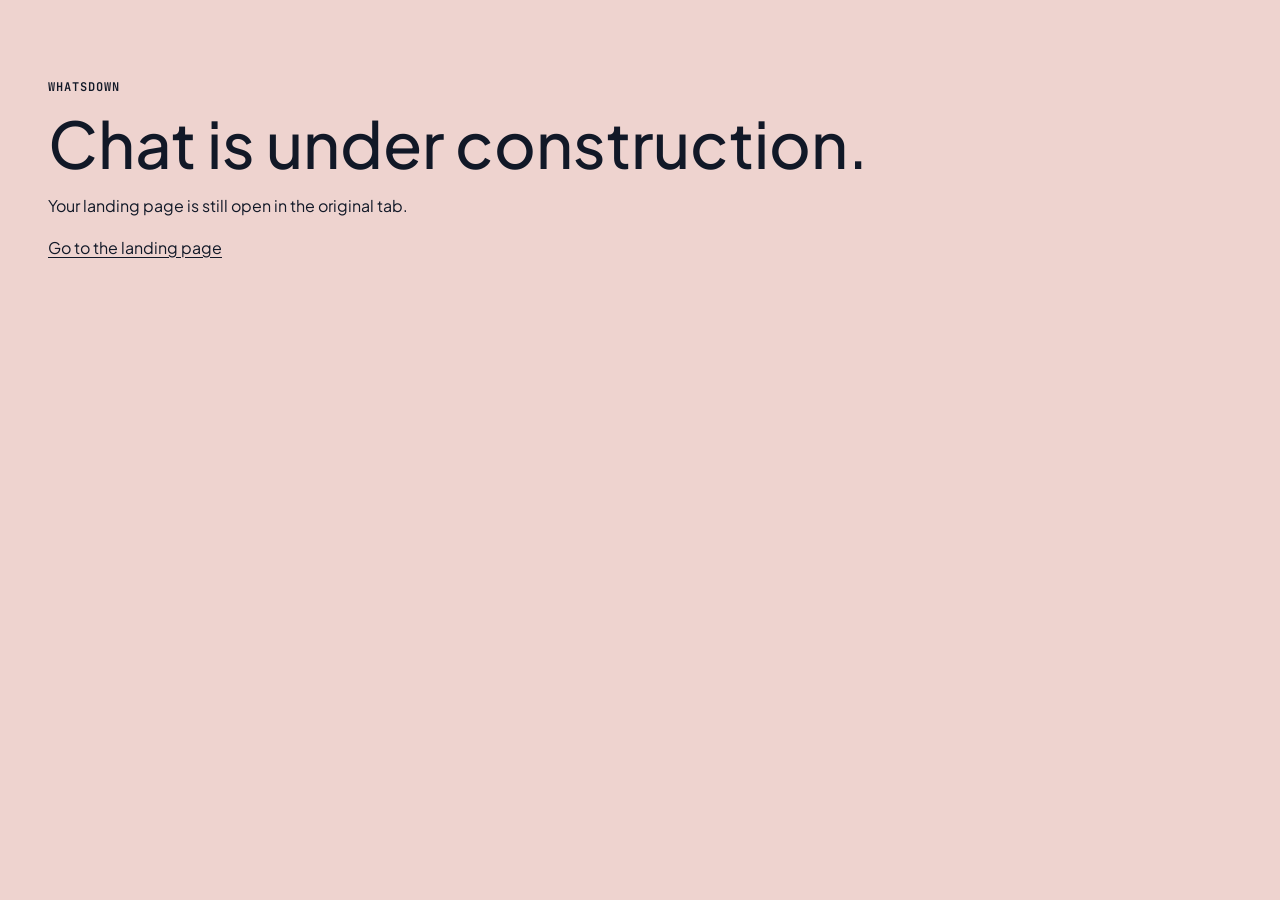
==== chat.html @ 4f4a4093 "stage 1: landing page skeleton" ====
<!doctype html>
<html lang="en">
  <head>
    <!-- Give the new tab its own title and the same base styles. -->
    <meta charset="utf-8">
    <meta name="viewport" content="width=device-width, initial-scale=1">
    <title>Chat — WhatsDown</title>
    <link rel="stylesheet" href="css/base.css">
  </head>
  <body>
    <!-- This notice gives the landing link a destination while chat is being built. -->
    <main class="page-width holding-page">
      <p class="label">WhatsDown</p>
      <h1>Chat is under construction.</h1>
      <p>Your landing page is still open in the original tab.</p>
      <a href="index.html">Go to the landing page</a>
    </main>
  </body>
</html>
---- css/base.css ----
/* These local fonts keep the site independent of a font server. */
@font-face {
  font-family: "Plus Jakarta Sans";
  src: url("../assets/fonts/PlusJakartaSans-Variable.ttf") format("truetype");
  font-style: normal;
  font-weight: 200 800;
  font-display: swap;
}

/* Use the monospace font for room codes and other technical labels. */
@font-face {
  font-family: "JetBrains Mono";
  src: url("../assets/fonts/JetBrainsMono-Variable.ttf") format("truetype");
  font-style: normal;
  font-weight: 100 800;
  font-display: swap;
}

/* Keep the design values in one place so both pages use the same styles. */
:root {
  --color-primary: #74313a;
  --color-secondary: #7e2430;
  --color-accent: #7e2430;
  --color-background: #eed3cf;
  --color-surface: #74313a;
  --color-text: #111827;
  --color-muted: #4b5563;
  --color-border: #24242a;

  --font-sans: "Plus Jakarta Sans", system-ui, sans-serif;
  --font-mono: "JetBrains Mono", ui-monospace, monospace;
  --display-size: 4rem;
  --display-weight: 500;
  --display-line: 1.04;
  --display-spacing: 0;
  --body-size: 1rem;
  --body-weight: 400;
  --body-line: 1.6;
  --label-size: 0.75rem;
  --label-weight: 600;
  --label-line: 1.2;

  --space-base: 0.5rem;
  --space-gap: 1rem;
  --panel-padding: 1.5rem;
  --section-padding: 5rem;
  --radius-panel: 1rem;
  --radius-control: 0.5rem;
  --radius-pill: 9999px;
  --content-width: 75rem;
  --page-gutter: clamp(1rem, 4vw, 3rem);
}

/* Count borders and padding inside the width of each box. */
*, *::before, *::after {
  box-sizing: border-box;
}

/* Give both pages the same paper color and reading size. */
body {
  margin: 0;
  background: var(--color-background);
  color: var(--color-text);
  font: var(--body-weight) var(--body-size) / var(--body-line) var(--font-sans);
}

/* Let the layout set consistent gaps instead of using browser margins. */
h1, h2, h3, p {
  margin: 0;
}

/* Make text links recognizable and keep the underline clear of the letters. */
a {
  color: inherit;
  text-underline-offset: 0.2em;
}

/* Use an outline color that contrasts with both light and dark sections. */
:focus-visible {
  outline: 2px solid var(--focus-color, var(--color-accent));
  outline-offset: 4px;
}

/* Use these shared rules for inline codes and compact ticket labels. */
code, .label {
  font-family: var(--font-mono);
}

.label {
  font-size: var(--label-size);
  font-weight: var(--label-weight);
  line-height: var(--label-line);
  letter-spacing: 0.08em;
  text-transform: uppercase;
}

/* Leave side margins on small screens and stop lines getting too wide. */
.page-width {
  width: min(var(--content-width), 100% - 2 * var(--page-gutter));
  margin-inline: auto;
}

/* Space out the temporary chat notice and keep its heading responsive. */
.holding-page {
  display: grid;
  gap: var(--space-gap);
  padding-block: var(--section-padding);
  justify-items: start;
}

.holding-page h1 {
  font-size: clamp(2.25rem, 6vw, var(--display-size));
  font-weight: var(--display-weight);
  line-height: var(--display-line);
}
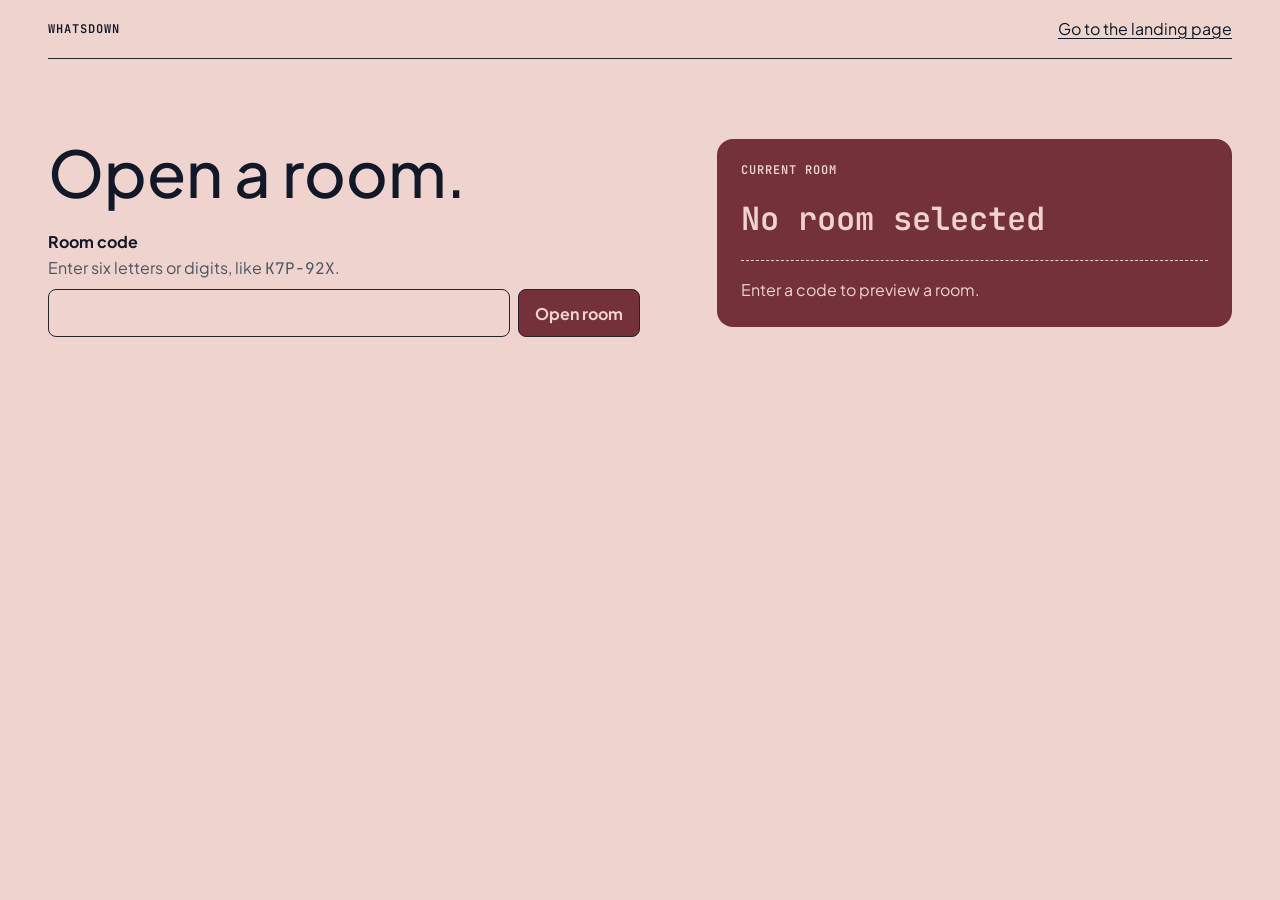
==== commit 933926c7: "Add room code form and validation" ====
--- a/chat.html
+++ b/chat.html
@@ -1,19 +1,48 @@
 <!doctype html>
 <html lang="en">
   <head>
-    <!-- Give the new tab its own title and the same base styles. -->
+    <!-- Load the shared styles and run the chat script after the page is ready. -->
     <meta charset="utf-8">
     <meta name="viewport" content="width=device-width, initial-scale=1">
     <title>Chat — WhatsDown</title>
     <link rel="stylesheet" href="css/base.css">
+    <link rel="stylesheet" href="css/chat.css">
+    <script src="js/chat.js" defer></script>
   </head>
   <body>
-    <!-- This notice gives the landing link a destination while chat is being built. -->
-    <main class="page-width holding-page">
+    <!-- Give visitors a route back to the landing page. -->
+    <header class="page-width room-header">
       <p class="label">WhatsDown</p>
-      <h1>Chat is under construction.</h1>
-      <p>Your landing page is still open in the original tab.</p>
       <a href="index.html">Go to the landing page</a>
+    </header>
+
+    <main class="page-width room-layout">
+      <!-- The script enables this form after it can handle a submission. -->
+      <section aria-labelledby="room-title">
+        <h1 id="room-title">Open a room.</h1>
+        <form id="room-form" class="room-form" novalidate>
+          <fieldset id="room-fields" disabled>
+            <label for="room-code">Room code</label>
+            <p id="room-hint" class="room-hint">Enter six letters or digits, like <code>K7P-92X</code>.</p>
+            <div class="room-form-controls">
+              <input id="room-code" type="text" required autocomplete="off"
+                autocapitalize="characters" spellcheck="false" aria-describedby="room-hint room-error">
+              <button type="submit">Open room</button>
+            </div>
+            <p id="room-error" class="room-error" role="alert"></p>
+            <p class="room-hint room-script-note">JavaScript is required to check a room code.</p>
+          </fieldset>
+        </form>
+      </section>
+
+      <!-- Announce the selected room and its status after a valid submission. -->
+      <section class="room-summary" aria-labelledby="current-room-title">
+        <h2 id="current-room-title" class="label">Current room</h2>
+        <div role="status">
+          <p id="current-room" class="current-room">No room selected</p>
+          <p id="room-status" class="room-status">Enter a code to preview a room.</p>
+        </div>
+      </section>
     </main>
   </body>
 </html>
--- a/css/chat.css
+++ b/css/chat.css
@@ -0,0 +1,125 @@
+/* Give the page header a simple rule and room for the back link. */
+.room-header {
+  display: flex;
+  align-items: center;
+  justify-content: space-between;
+  flex-wrap: wrap;
+  gap: var(--space-gap);
+  padding-block: var(--space-gap);
+  border-bottom: 1px solid var(--color-border);
+}
+
+/* Give the form and room summary their own columns when space allows. */
+.room-layout {
+  display: grid;
+  grid-template-columns: minmax(0, 1.15fr) minmax(0, 1fr);
+  align-items: start;
+  gap: clamp(2rem, 6vw, var(--section-padding));
+  padding-block: clamp(2.5rem, 7vw, var(--section-padding));
+}
+
+.room-layout h1 {
+  font-size: clamp(2.5rem, 6vw, var(--display-size));
+  font-weight: var(--display-weight);
+  line-height: var(--display-line);
+}
+
+/* Keep the label, example, and controls together without a fieldset border. */
+.room-form {
+  margin-top: var(--panel-padding);
+}
+
+.room-form fieldset {
+  min-width: 0;
+  margin: 0;
+  padding: 0;
+  border: 0;
+}
+
+.room-form label {
+  font-weight: 700;
+}
+
+.room-hint {
+  color: var(--color-muted);
+}
+
+/* Explain the disabled form until the chat script has loaded. */
+.room-script-note {
+  margin-top: var(--space-base);
+}
+
+.room-form fieldset:enabled .room-script-note {
+  display: none;
+}
+
+.room-form-controls {
+  display: flex;
+  flex-wrap: wrap;
+  gap: var(--space-base);
+  margin-top: var(--space-base);
+}
+
+/* Make the code look like the room ticket and the action easy to tap. */
+.room-form input, .room-form button {
+  min-height: 3rem;
+  padding: var(--space-base) var(--space-gap);
+  border: 1px solid var(--color-border);
+  border-radius: var(--radius-control);
+  font: inherit;
+}
+
+.room-form input {
+  min-width: 0;
+  flex: 1 1 12rem;
+  background: var(--color-background);
+  color: var(--color-text);
+  font-family: var(--font-mono);
+}
+
+.room-form button {
+  background: var(--color-primary);
+  color: var(--color-background);
+  font-weight: 700;
+}
+
+.room-form button:enabled {
+  cursor: pointer;
+}
+
+/* Leave the alert empty until the form has an error to report. */
+.room-form input[aria-invalid="true"] {
+  border-color: var(--color-accent);
+}
+
+.room-error:not(:empty) {
+  margin-top: var(--space-base);
+  color: var(--color-accent);
+}
+
+/* Use the maroon surface to set the current room apart from the form. */
+.room-summary {
+  padding: var(--panel-padding);
+  border-radius: var(--radius-panel);
+  background: var(--color-surface);
+  color: var(--color-background);
+}
+
+.current-room {
+  margin-block: var(--space-gap);
+  font-family: var(--font-mono);
+  font-size: clamp(1.25rem, 3vw, 2rem);
+  font-weight: 600;
+}
+
+.room-status {
+  padding-top: var(--space-gap);
+  border-top: 1px dashed currentColor;
+}
+
+/* Stack the summary below the form on phones. */
+@media (max-width: 48rem) {
+  .room-layout {
+    grid-template-columns: 1fr;
+  }
+}
